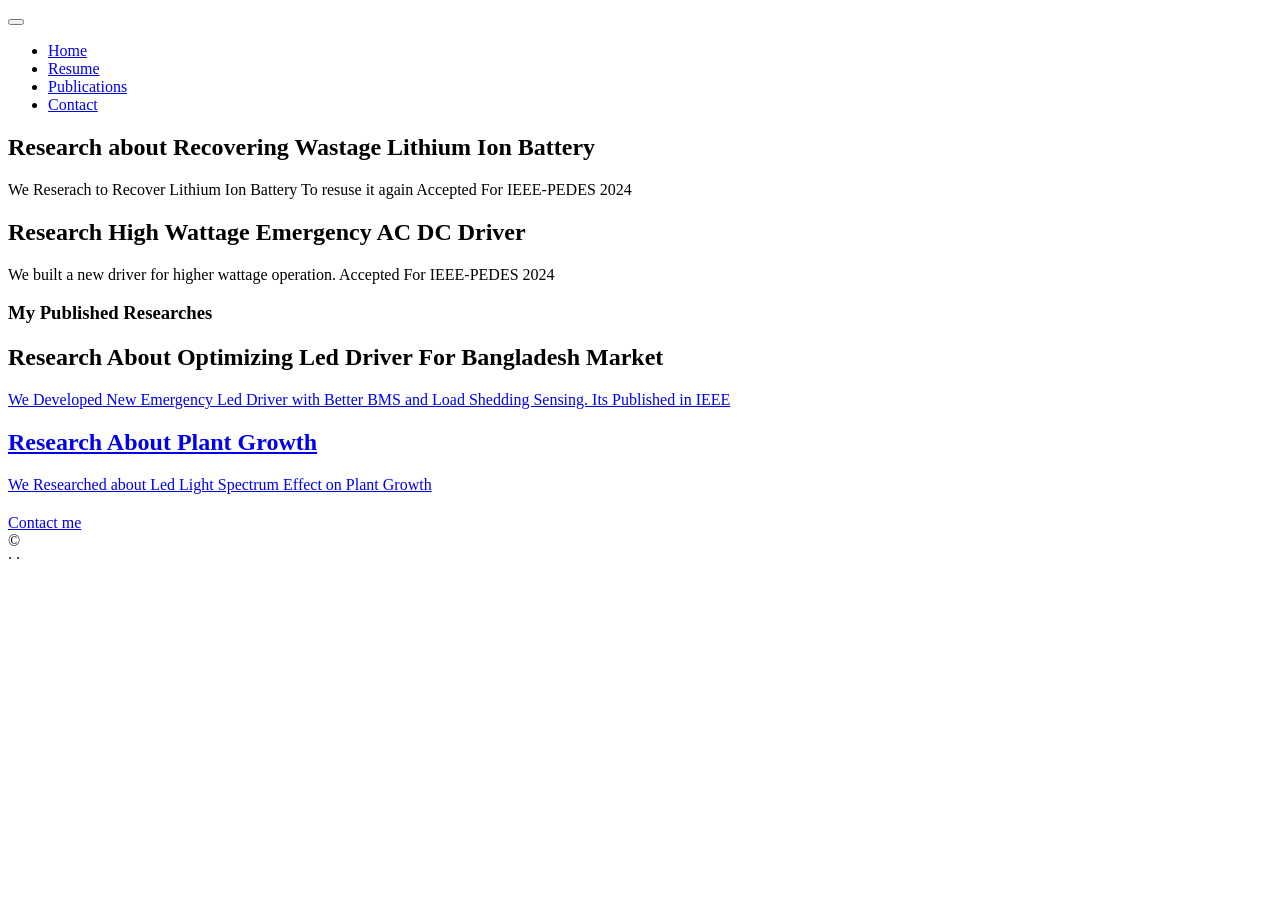
==== Publications.html @ 4ba63229 "first comment" ====
<!DOCTYPE html>
<html lang="en">
    <head>
        <meta charset="utf-8" />
        <meta name="viewport" content="width=device-width, initial-scale=1, shrink-to-fit=no" />
        <meta name="description" content="" />
        <meta name="author" content="" />
        <title>Modern Business - Start Bootstrap Template</title>
        <!-- Favicon-->
        <link rel="icon" type="image/x-icon" href="assets/favicon.ico" />
        <!-- Custom Google font-->
        <link rel="preconnect" href="https://fonts.googleapis.com" />
        <link rel="preconnect" href="https://fonts.gstatic.com" crossorigin />
        <link href="https://fonts.googleapis.com/css2?family=Plus+Jakarta+Sans:wght@100;200;300;400;500;600;700;800;900&amp;display=swap" rel="stylesheet" />
        <!-- Bootstrap icons-->
        <link href="https://cdn.jsdelivr.net/npm/bootstrap-icons@1.8.1/font/bootstrap-icons.css" rel="stylesheet" />
        <!-- Core theme CSS (includes Bootstrap)-->
        <link href="css/styles.css" rel="stylesheet" />
    </head>
    <body class="d-flex flex-column h-100 bg-light">
        <main class="flex-shrink-0">
            <!-- Navigation-->
            <nav class="navbar navbar-expand-lg navbar-light bg-white py-3">
                <div class="container px-5">
                    <a class="navbar-brand" href="index.html"><span class="fw-bolder text-primary"></span></a>
                    <button class="navbar-toggler" type="button" data-bs-toggle="collapse" data-bs-target="#navbarSupportedContent" aria-controls="navbarSupportedContent" aria-expanded="false" aria-label="Toggle navigation"><span class="navbar-toggler-icon"></span></button>
                    <div class="collapse navbar-collapse" id="navbarSupportedContent">
                        <ul class="navbar-nav ms-auto mb-2 mb-lg-0 small fw-bolder">
                            <li class="nav-item"><a class="nav-link" href="index.html">Home</a></li>
                            <li class="nav-item"><a class="nav-link" href="resume.html">Resume</a></li>
                            <li class="nav-item"><a class="nav-link" href="Publications.html">Publications</a></li>
                            <li class="nav-item"><a class="nav-link" href="contact.html">Contact</a></li>
                        </ul>
                    </div>
                </div>
            </nav>
            <!-- Projects Section-->
            
                 <section class="py-5">
                <div class="container px-5 mb-4">
                    <div class="text-center mb-5">
                        
                    </div>
                    <div class="row gx-5 justify-content-center">
                        <div class="col-lg-11 col-xl-9 col-xxl-8">
                            <!-- Project Card 1-->
                            <div class="card overflow-hidden shadow rounded-4 border-0 mb-5">
                                <div class="card-body p-0">
                                    <div class="d-flex align-items-center">
                                        <div class="p-5">
                                            <h2 class="fw-bolder">Research about Recovering Wastage Lithium Ion Battery</h2>
                                           
                                            <p> We Reserach to Recover Lithium Ion Battery To resuse it again Accepted For IEEE-PEDES 2024 </p>
                                        </div>
                                        
                                    </div>
                                </div>
                            </div>
                            <!-- Project Card 2-->
                            <div class="card overflow-hidden shadow rounded-4 border-0">
                                <div class="card-body p-0">
                                    <div class="d-flex align-items-center">
                                        <div class="p-5">
                                            <h2 class="fw-bolder">Research High Wattage Emergency AC DC Driver</h2>
                                        
                                            <p> We built a new driver for higher wattage operation. Accepted For IEEE-PEDES 2024</p>
                                        </div>
                                        
                                        
                                    </div>
                                </div>
                            </div>
                        </div>
                    </div>
                </div>
            
            
            <section class="py-5">
                <div class="container px-5 mb-5">
                    <div class="text-center mb-5">
                        <h1 class="display-5 fw-bolder mb-0"><span class="text-gradient d-inline">My Published Researches</span></h1>
                    </div>
                    <div class="row gx-5 justify-content-center">
                        <div class="col-lg-11 col-xl-9 col-xxl-8">
                            <!-- Project Card 1-->
                            <div class="card overflow-hidden shadow rounded-4 border-0 mb-5">
                                <div class="card-body p-0">
                                    <div class="d-flex align-items-center">
                                        <div class="p-5">
                                            <h2 class="fw-bolder">Research About Optimizing Led Driver For Bangladesh Market</h2>
                                            <a href = "https://ieeexplore.ieee.org/document/10428881"  a> 
                                            <p>We Developed New Emergency Led Driver with Better BMS and Load Shedding Sensing. Its Published in IEEE </p>
                                        </div>
                                        
                                    </div>
                                </div>
                            </div>
                            <!-- Project Card 2-->
                            <div class="card overflow-hidden shadow rounded-4 border-0">
                                <div class="card-body p-0">
                                    <div class="d-flex align-items-center">
                                        <div class="p-5">
                                            <h2 class="fw-bolder">Research About Plant Growth</h2>
                                             <a href = "https://worldresearchlibrary.org/proceeding.php?pid=6231"  a> 
                                            <p> We Researched about Led Light Spectrum Effect on Plant Growth</p>
                                        </div>
                                        
                                        
                                    </div>
                                </div>
                            </div>
                        </div>
                    </div>
                </div>
            </section>
                    
                    
                    
                     
            
            <!-- Call to action section-->
            <section class="py-5 bg-gradient-primary-to-secondary text-white">
                <div class="container px-5 my-5">
                    <div class="text-center">
                        <h2 class="display-4 fw-bolder mb-4"></h2>
                        <a class="btn btn-outline-light btn-lg px-5 py-3 fs-6 fw-bolder" href="contact.html">Contact me</a>
                    </div>
                </div>
            </section>
        </main>
        <!-- Footer-->
        <footer class="bg-white py-4 mt-auto">
            <div class="container px-5">
                <div class="row align-items-center justify-content-between flex-column flex-sm-row">
                    <div class="col-auto"><div class="small m-0"> &copy; </div></div>
                    <div class="col-auto">
                        <a class="small" href="#!"></a>
                        <span class="mx-1">&middot;</span>
                        <a class="small" href="#!"></a>
                        <span class="mx-1">&middot;</span>
                        <a class="small" href="#!"></a>
                    </div>
                </div>
            </div>
        </footer>
        <!-- Bootstrap core JS-->
        <script src="https://cdn.jsdelivr.net/npm/bootstrap@5.2.3/dist/js/bootstrap.bundle.min.js"></script>
        <!-- Core theme JS-->
        <script src="js/scripts.js"></script>
    </body>
</html>
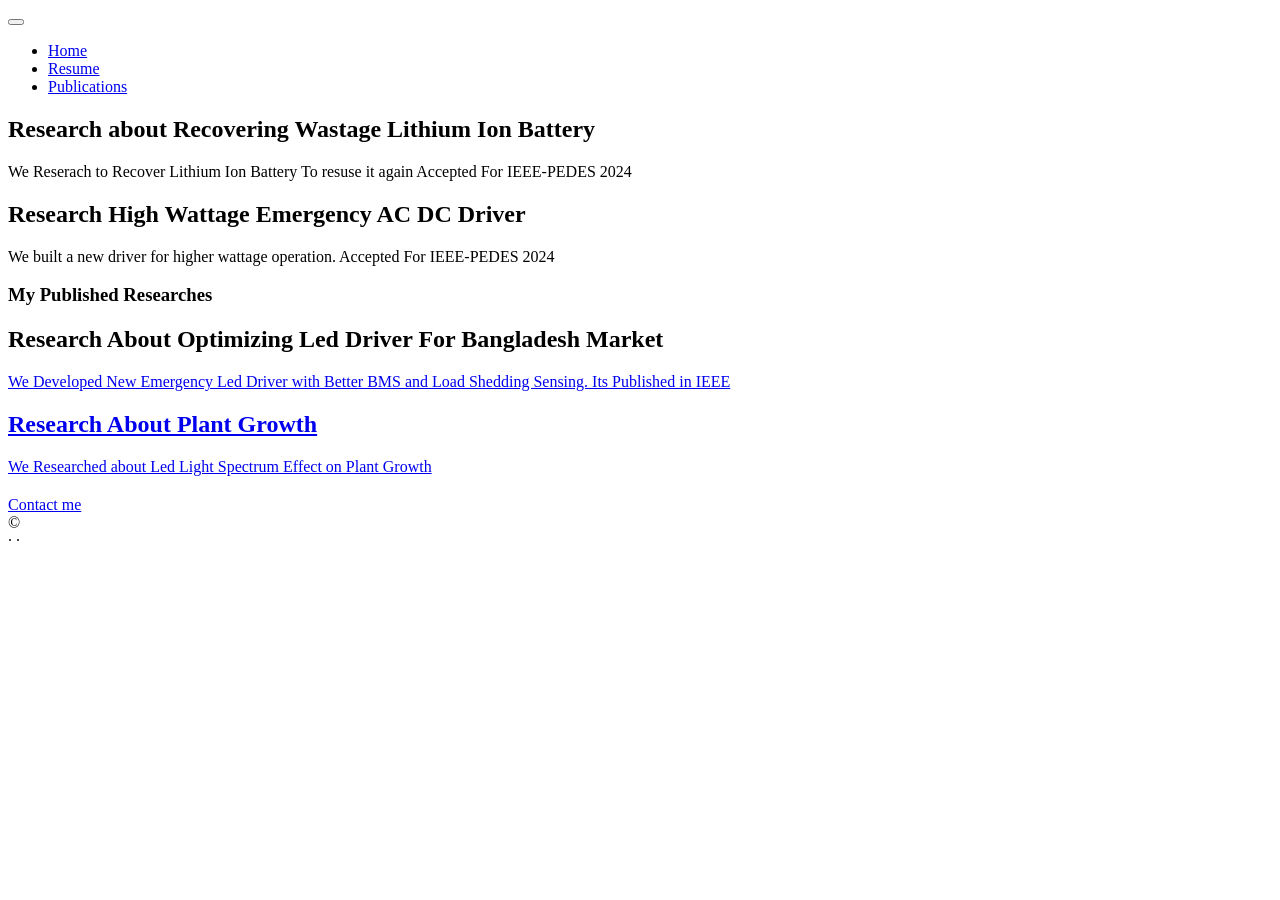
==== commit f1f10c1a: "Update Publications.html" ====
--- a/Publications.html
+++ b/Publications.html
@@ -29,7 +29,7 @@
                             <li class="nav-item"><a class="nav-link" href="index.html">Home</a></li>
                             <li class="nav-item"><a class="nav-link" href="resume.html">Resume</a></li>
                             <li class="nav-item"><a class="nav-link" href="Publications.html">Publications</a></li>
-                            <li class="nav-item"><a class="nav-link" href="contact.html">Contact</a></li>
+                            
                         </ul>
                     </div>
                 </div>
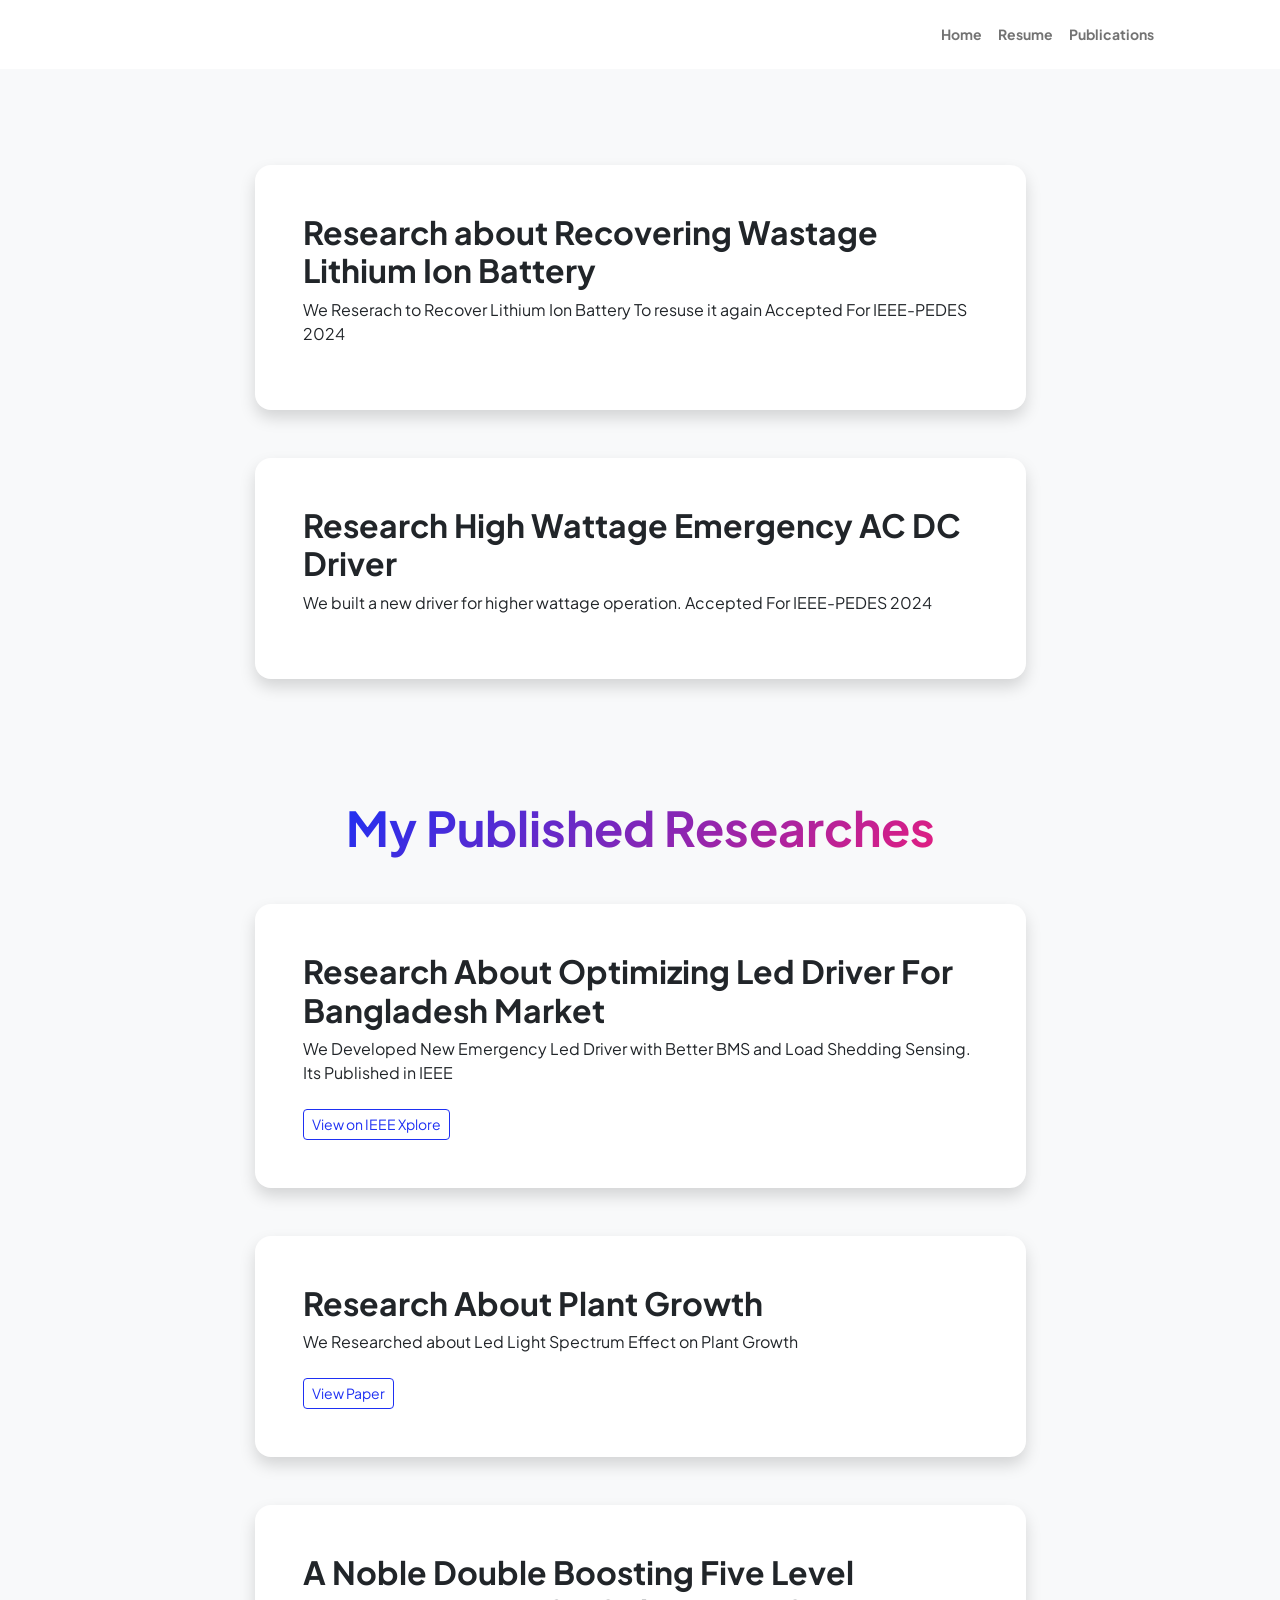
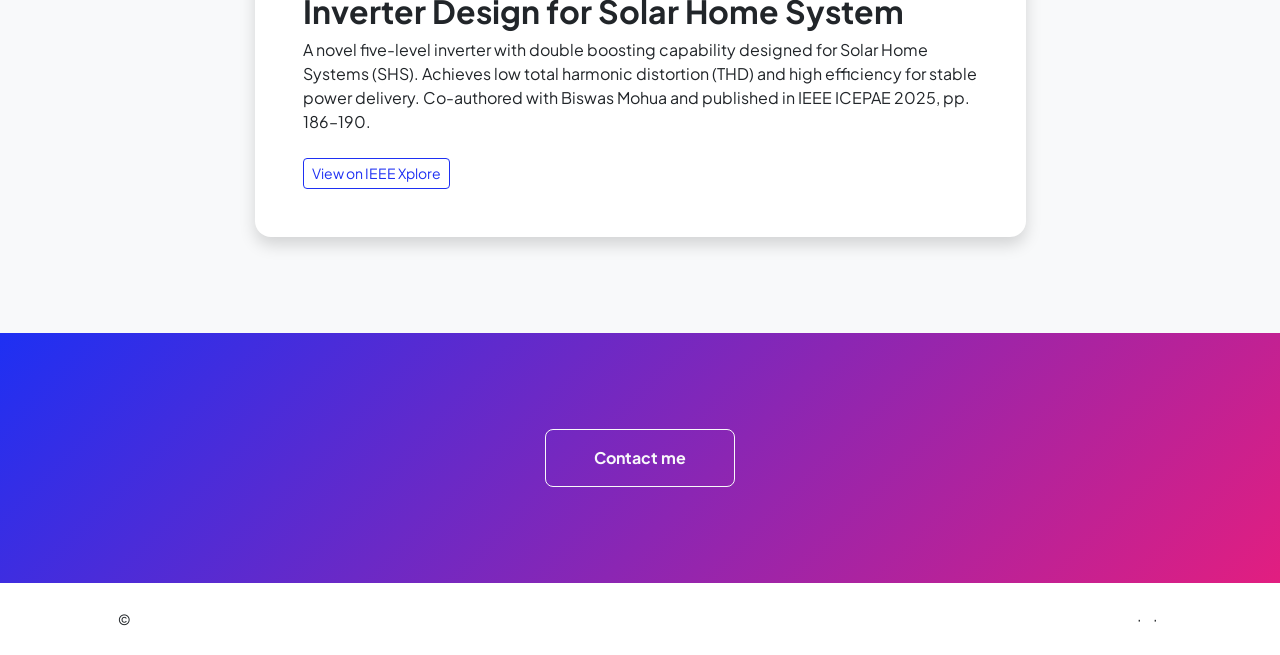
==== commit 8cfe9243: "Add ICEPAE 2025 paper, reduce profile image, highlight projects section Co-authored-by: TanmoyAchary" ====
--- a/Publications.html
+++ b/Publications.html
@@ -73,7 +73,7 @@
                         </div>
                     </div>
                 </div>
-            
+            </section>
             
             <section class="py-5">
                 <div class="container px-5 mb-5">
@@ -88,24 +88,33 @@
                                     <div class="d-flex align-items-center">
                                         <div class="p-5">
                                             <h2 class="fw-bolder">Research About Optimizing Led Driver For Bangladesh Market</h2>
-                                            <a href = "https://ieeexplore.ieee.org/document/10428881"  a> 
                                             <p>We Developed New Emergency Led Driver with Better BMS and Load Shedding Sensing. Its Published in IEEE </p>
+                                            <a class="btn btn-outline-primary btn-sm mt-2" href="https://ieeexplore.ieee.org/document/10428881" target="_blank" rel="noopener noreferrer">View on IEEE Xplore</a>
                                         </div>
-                                        
                                     </div>
                                 </div>
                             </div>
                             <!-- Project Card 2-->
+                            <div class="card overflow-hidden shadow rounded-4 border-0 mb-5">
+                                <div class="card-body p-0">
+                                    <div class="d-flex align-items-center">
+                                        <div class="p-5">
+                                            <h2 class="fw-bolder">Research About Plant Growth</h2>
+                                            <p>We Researched about Led Light Spectrum Effect on Plant Growth</p>
+                                            <a class="btn btn-outline-primary btn-sm mt-2" href="https://worldresearchlibrary.org/proceeding.php?pid=6231" target="_blank" rel="noopener noreferrer">View Paper</a>
+                                        </div>
+                                    </div>
+                                </div>
+                            </div>
+                            <!-- Project Card 3-->
                             <div class="card overflow-hidden shadow rounded-4 border-0">
                                 <div class="card-body p-0">
                                     <div class="d-flex align-items-center">
                                         <div class="p-5">
-                                            <h2 class="fw-bolder">Research About Plant Growth</h2>
-                                             <a href = "https://worldresearchlibrary.org/proceeding.php?pid=6231"  a> 
-                                            <p> We Researched about Led Light Spectrum Effect on Plant Growth</p>
+                                            <h2 class="fw-bolder">A Noble Double Boosting Five Level Inverter Design for Solar Home System</h2>
+                                            <p>A novel five-level inverter with double boosting capability designed for Solar Home Systems (SHS). Achieves low total harmonic distortion (THD) and high efficiency for stable power delivery. Co-authored with Biswas Mohua and published in IEEE ICEPAE 2025, pp. 186–190.</p>
+                                            <a class="btn btn-outline-primary btn-sm mt-2" href="https://ieeexplore.ieee.org/document/11275731" target="_blank" rel="noopener noreferrer">View on IEEE Xplore</a>
                                         </div>
-                                        
-                                        
                                     </div>
                                 </div>
                             </div>
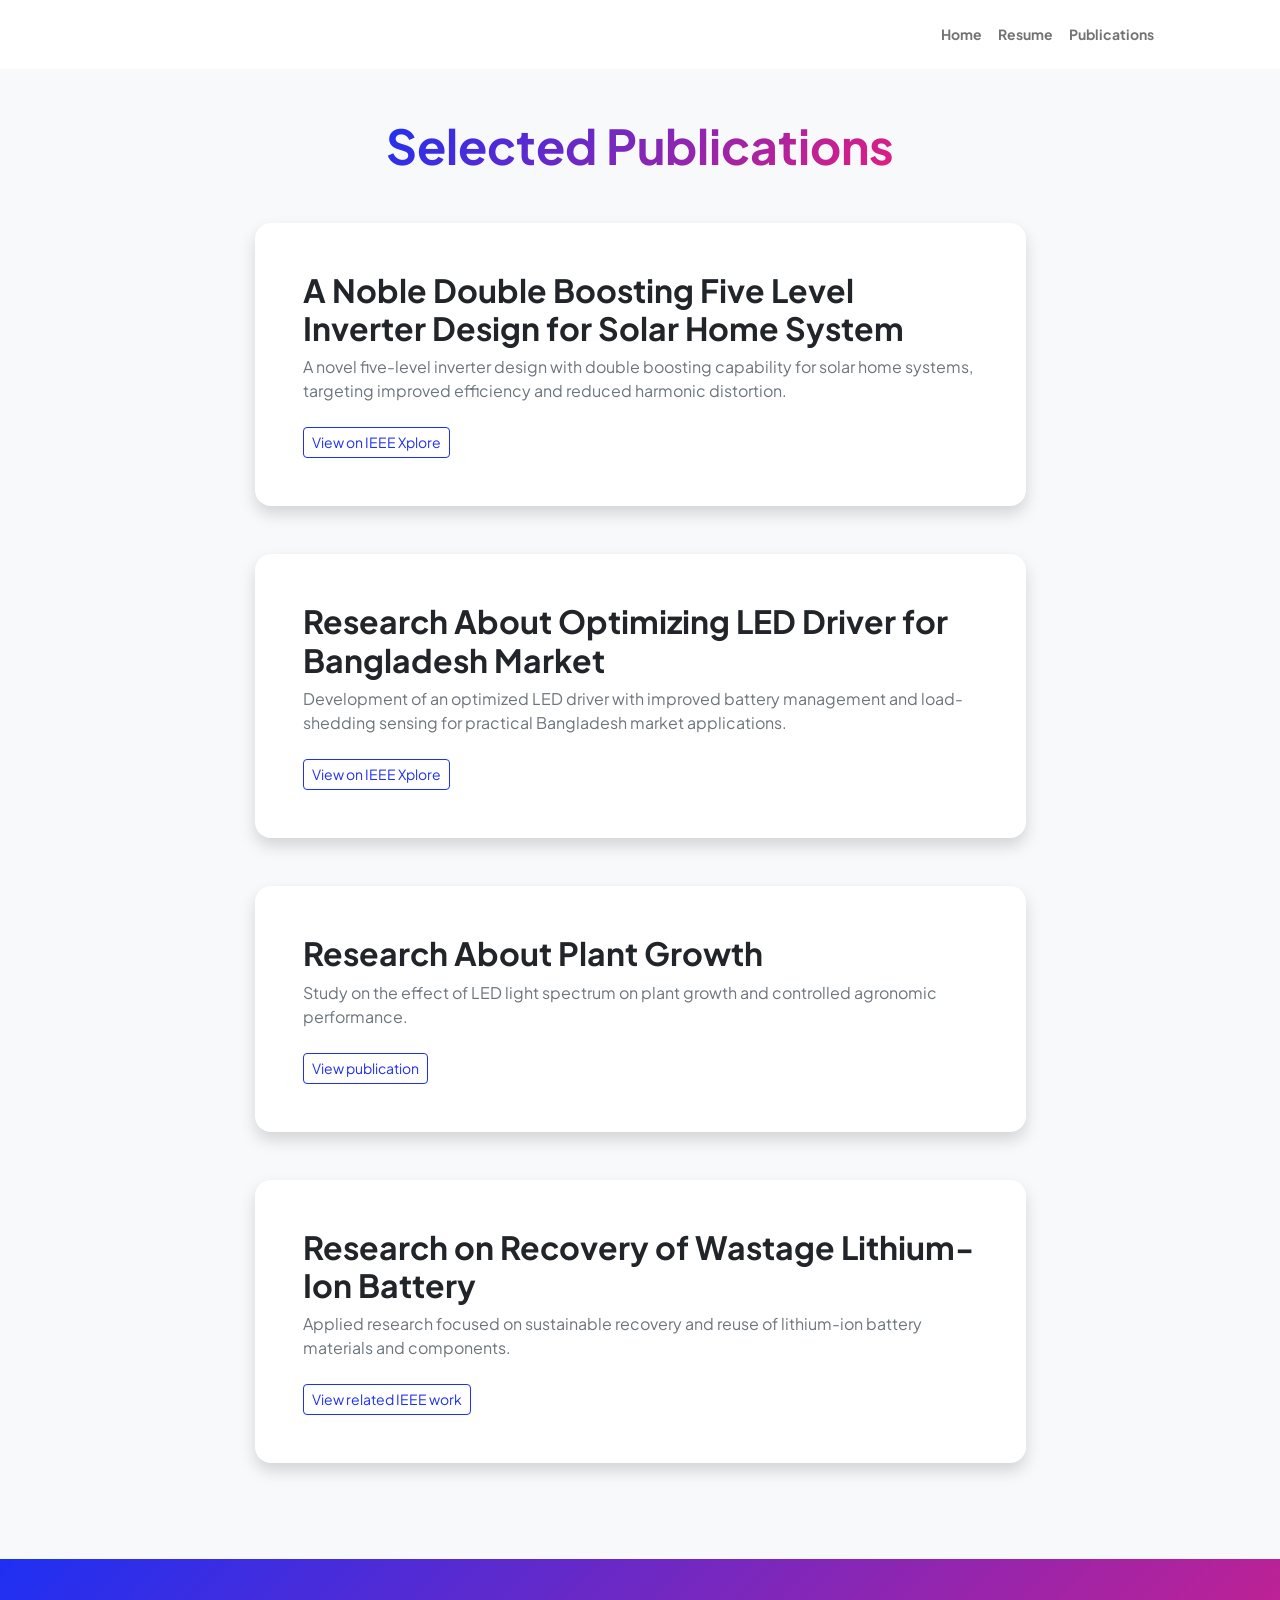
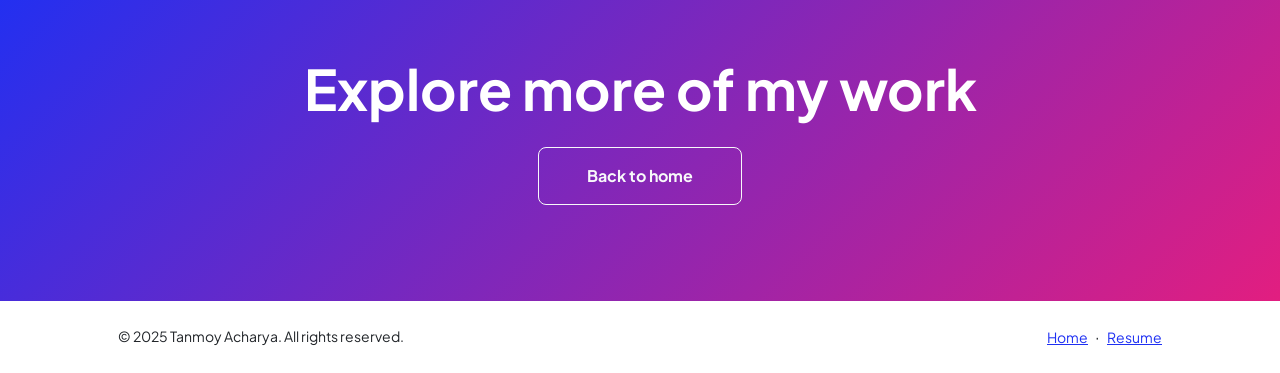
==== commit b05e846a: "Refresh the resume and publications pages to match the latest CV content while keeping contact detai" ====
--- a/Publications.html
+++ b/Publications.html
@@ -3,23 +3,18 @@
     <head>
         <meta charset="utf-8" />
         <meta name="viewport" content="width=device-width, initial-scale=1, shrink-to-fit=no" />
-        <meta name="description" content="" />
-        <meta name="author" content="" />
-        <title>Modern Business - Start Bootstrap Template</title>
-        <!-- Favicon-->
+        <meta name="description" content="Publications by Tanmoy Acharya — selected research and conference papers in power electronics, battery systems, and sustainable engineering." />
+        <meta name="author" content="Tanmoy Acharya" />
+        <title>Publications | Tanmoy Acharya</title>
         <link rel="icon" type="image/x-icon" href="assets/favicon.ico" />
-        <!-- Custom Google font-->
         <link rel="preconnect" href="https://fonts.googleapis.com" />
         <link rel="preconnect" href="https://fonts.gstatic.com" crossorigin />
-        <link href="https://fonts.googleapis.com/css2?family=Plus+Jakarta+Sans:wght@100;200;300;400;500;600;700;800;900&amp;display=swap" rel="stylesheet" />
-        <!-- Bootstrap icons-->
+        <link href="https://fonts.googleapis.com/css2?family=Plus+Jakarta+Sans:wght@100;200;300;400;500;600;700;800;900&display=swap" rel="stylesheet" />
         <link href="https://cdn.jsdelivr.net/npm/bootstrap-icons@1.8.1/font/bootstrap-icons.css" rel="stylesheet" />
-        <!-- Core theme CSS (includes Bootstrap)-->
         <link href="css/styles.css" rel="stylesheet" />
     </head>
     <body class="d-flex flex-column h-100 bg-light">
         <main class="flex-shrink-0">
-            <!-- Navigation-->
             <nav class="navbar navbar-expand-lg navbar-light bg-white py-3">
                 <div class="container px-5">
                     <a class="navbar-brand" href="index.html"><span class="fw-bolder text-primary"></span></a>
@@ -29,91 +24,62 @@
                             <li class="nav-item"><a class="nav-link" href="index.html">Home</a></li>
                             <li class="nav-item"><a class="nav-link" href="resume.html">Resume</a></li>
                             <li class="nav-item"><a class="nav-link" href="Publications.html">Publications</a></li>
-                            
                         </ul>
                     </div>
                 </div>
             </nav>
-            <!-- Projects Section-->
-            
-                 <section class="py-5">
-                <div class="container px-5 mb-4">
+
+            <section class="py-5">
+                <div class="container px-5 mb-5">
                     <div class="text-center mb-5">
-                        
+                        <h1 class="display-5 fw-bolder mb-0"><span class="text-gradient d-inline">Selected Publications</span></h1>
                     </div>
+
                     <div class="row gx-5 justify-content-center">
                         <div class="col-lg-11 col-xl-9 col-xxl-8">
-                            <!-- Project Card 1-->
                             <div class="card overflow-hidden shadow rounded-4 border-0 mb-5">
                                 <div class="card-body p-0">
                                     <div class="d-flex align-items-center">
                                         <div class="p-5">
-                                            <h2 class="fw-bolder">Research about Recovering Wastage Lithium Ion Battery</h2>
-                                           
-                                            <p> We Reserach to Recover Lithium Ion Battery To resuse it again Accepted For IEEE-PEDES 2024 </p>
+                                            <h2 class="fw-bolder">A Noble Double Boosting Five Level Inverter Design for Solar Home System</h2>
+                                            <p class="text-muted mb-3">A novel five-level inverter design with double boosting capability for solar home systems, targeting improved efficiency and reduced harmonic distortion.</p>
+                                            <a class="btn btn-outline-primary btn-sm mt-2" href="https://ieeexplore.ieee.org/document/11275731" target="_blank" rel="noopener noreferrer">View on IEEE Xplore</a>
                                         </div>
-                                        
                                     </div>
                                 </div>
                             </div>
-                            <!-- Project Card 2-->
-                            <div class="card overflow-hidden shadow rounded-4 border-0">
-                                <div class="card-body p-0">
-                                    <div class="d-flex align-items-center">
-                                        <div class="p-5">
-                                            <h2 class="fw-bolder">Research High Wattage Emergency AC DC Driver</h2>
-                                        
-                                            <p> We built a new driver for higher wattage operation. Accepted For IEEE-PEDES 2024</p>
-                                        </div>
-                                        
-                                        
-                                    </div>
-                                </div>
-                            </div>
-                        </div>
-                    </div>
-                </div>
-            </section>
-            
-            <section class="py-5">
-                <div class="container px-5 mb-5">
-                    <div class="text-center mb-5">
-                        <h1 class="display-5 fw-bolder mb-0"><span class="text-gradient d-inline">My Published Researches</span></h1>
-                    </div>
-                    <div class="row gx-5 justify-content-center">
-                        <div class="col-lg-11 col-xl-9 col-xxl-8">
-                            <!-- Project Card 1-->
+
                             <div class="card overflow-hidden shadow rounded-4 border-0 mb-5">
                                 <div class="card-body p-0">
                                     <div class="d-flex align-items-center">
                                         <div class="p-5">
-                                            <h2 class="fw-bolder">Research About Optimizing Led Driver For Bangladesh Market</h2>
-                                            <p>We Developed New Emergency Led Driver with Better BMS and Load Shedding Sensing. Its Published in IEEE </p>
+                                            <h2 class="fw-bolder">Research About Optimizing LED Driver for Bangladesh Market</h2>
+                                            <p class="text-muted mb-3">Development of an optimized LED driver with improved battery management and load-shedding sensing for practical Bangladesh market applications.</p>
                                             <a class="btn btn-outline-primary btn-sm mt-2" href="https://ieeexplore.ieee.org/document/10428881" target="_blank" rel="noopener noreferrer">View on IEEE Xplore</a>
                                         </div>
                                     </div>
                                 </div>
                             </div>
-                            <!-- Project Card 2-->
+
                             <div class="card overflow-hidden shadow rounded-4 border-0 mb-5">
                                 <div class="card-body p-0">
                                     <div class="d-flex align-items-center">
                                         <div class="p-5">
                                             <h2 class="fw-bolder">Research About Plant Growth</h2>
-                                            <p>We Researched about Led Light Spectrum Effect on Plant Growth</p>
-                                            <a class="btn btn-outline-primary btn-sm mt-2" href="https://worldresearchlibrary.org/proceeding.php?pid=6231" target="_blank" rel="noopener noreferrer">View Paper</a>
+                                            <p class="text-muted mb-3">Study on the effect of LED light spectrum on plant growth and controlled agronomic performance.</p>
+                                            <a class="btn btn-outline-primary btn-sm mt-2" href="https://worldresearchlibrary.org/proceeding/6231" target="_blank" rel="noopener noreferrer">View publication</a>
                                         </div>
                                     </div>
                                 </div>
                             </div>
-                            <!-- Project Card 3-->
+
                             <div class="card overflow-hidden shadow rounded-4 border-0">
                                 <div class="card-body p-0">
                                     <div class="d-flex align-items-center">
                                         <div class="p-5">
-                                            <h2 class="fw-bolder">A Noble Double Boosting Five Level Inverter Design for Solar Home System</h2>
-                                            <p>A novel five-level inverter with double boosting capability designed for Solar Home Systems (SHS). Achieves low total harmonic distortion (THD) and high efficiency for stable power delivery. Co-authored with Biswas Mohua and published in IEEE ICEPAE 2025, pp. 186–190.</p>
-                                            <a class="btn btn-outline-primary btn-sm mt-2" href="https://ieeexplore.ieee.org/document/11275731" target="_blank" rel="noopener noreferrer">View on IEEE Xplore</a>
+                                            <h2 class="fw-bolder">Research on Recovery of Wastage Lithium-Ion Battery</h2>
+                                            <p class="text-muted mb-3">Applied research focused on sustainable recovery and reuse of lithium-ion battery materials and components.</p>
+                                            <a class="btn btn-outline-primary btn-sm mt-2" href="https://ieeexplore.ieee.org/document/10961624" target="_blank" rel="noopener noreferrer">View related IEEE work</a>
                                         </div>
                                     </div>
                                 </div>
@@ -122,39 +88,31 @@
                     </div>
                 </div>
             </section>
-                    
-                    
-                    
-                     
-            
-            <!-- Call to action section-->
+
             <section class="py-5 bg-gradient-primary-to-secondary text-white">
                 <div class="container px-5 my-5">
                     <div class="text-center">
-                        <h2 class="display-4 fw-bolder mb-4"></h2>
-                        <a class="btn btn-outline-light btn-lg px-5 py-3 fs-6 fw-bolder" href="contact.html">Contact me</a>
+                        <h2 class="display-4 fw-bolder mb-4">Explore more of my work</h2>
+                        <a class="btn btn-outline-light btn-lg px-5 py-3 fs-6 fw-bolder" href="index.html">Back to home</a>
                     </div>
                 </div>
             </section>
         </main>
-        <!-- Footer-->
+
         <footer class="bg-white py-4 mt-auto">
             <div class="container px-5">
                 <div class="row align-items-center justify-content-between flex-column flex-sm-row">
-                    <div class="col-auto"><div class="small m-0"> &copy; </div></div>
+                    <div class="col-auto"><div class="small m-0">&copy; 2025 Tanmoy Acharya. All rights reserved.</div></div>
                     <div class="col-auto">
-                        <a class="small" href="#!"></a>
+                        <a class="small" href="index.html">Home</a>
                         <span class="mx-1">&middot;</span>
-                        <a class="small" href="#!"></a>
-                        <span class="mx-1">&middot;</span>
-                        <a class="small" href="#!"></a>
+                        <a class="small" href="resume.html">Resume</a>
                     </div>
                 </div>
             </div>
         </footer>
-        <!-- Bootstrap core JS-->
+
         <script src="https://cdn.jsdelivr.net/npm/bootstrap@5.2.3/dist/js/bootstrap.bundle.min.js"></script>
-        <!-- Core theme JS-->
         <script src="js/scripts.js"></script>
     </body>
 </html>
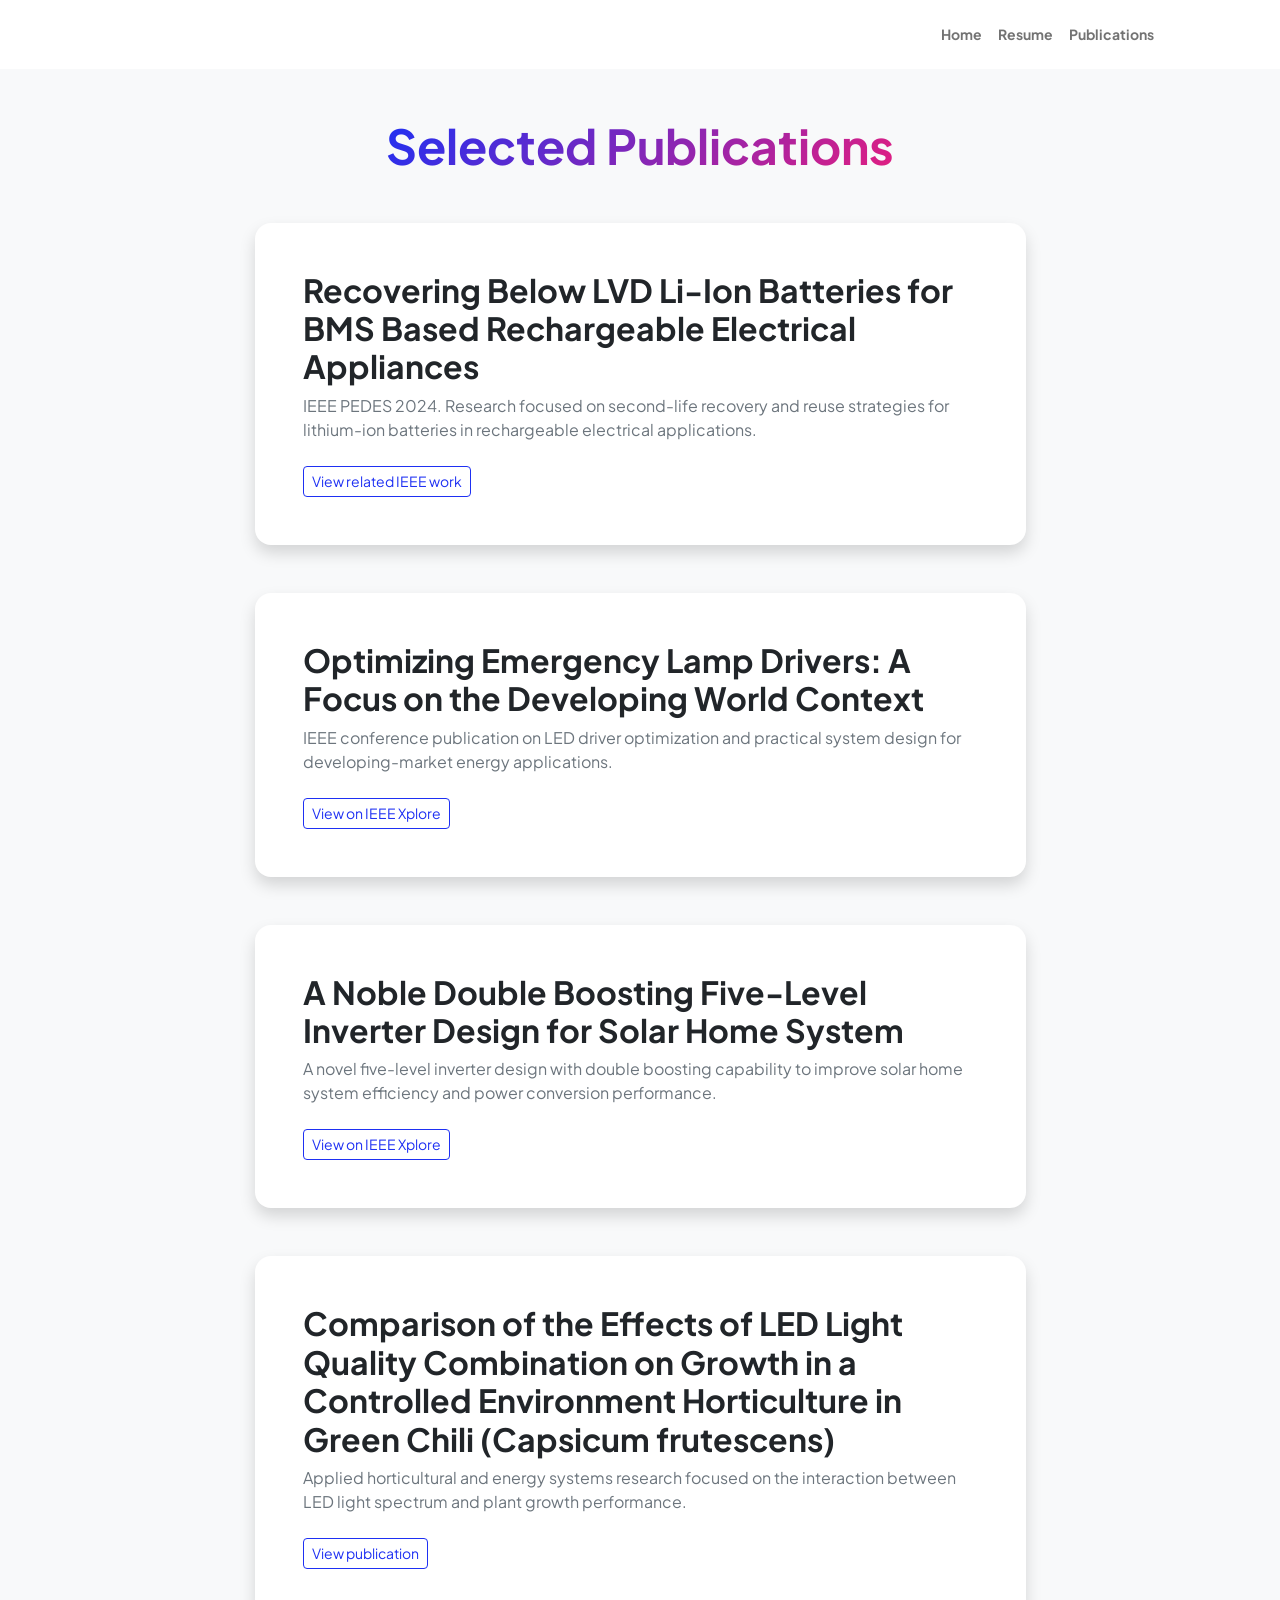
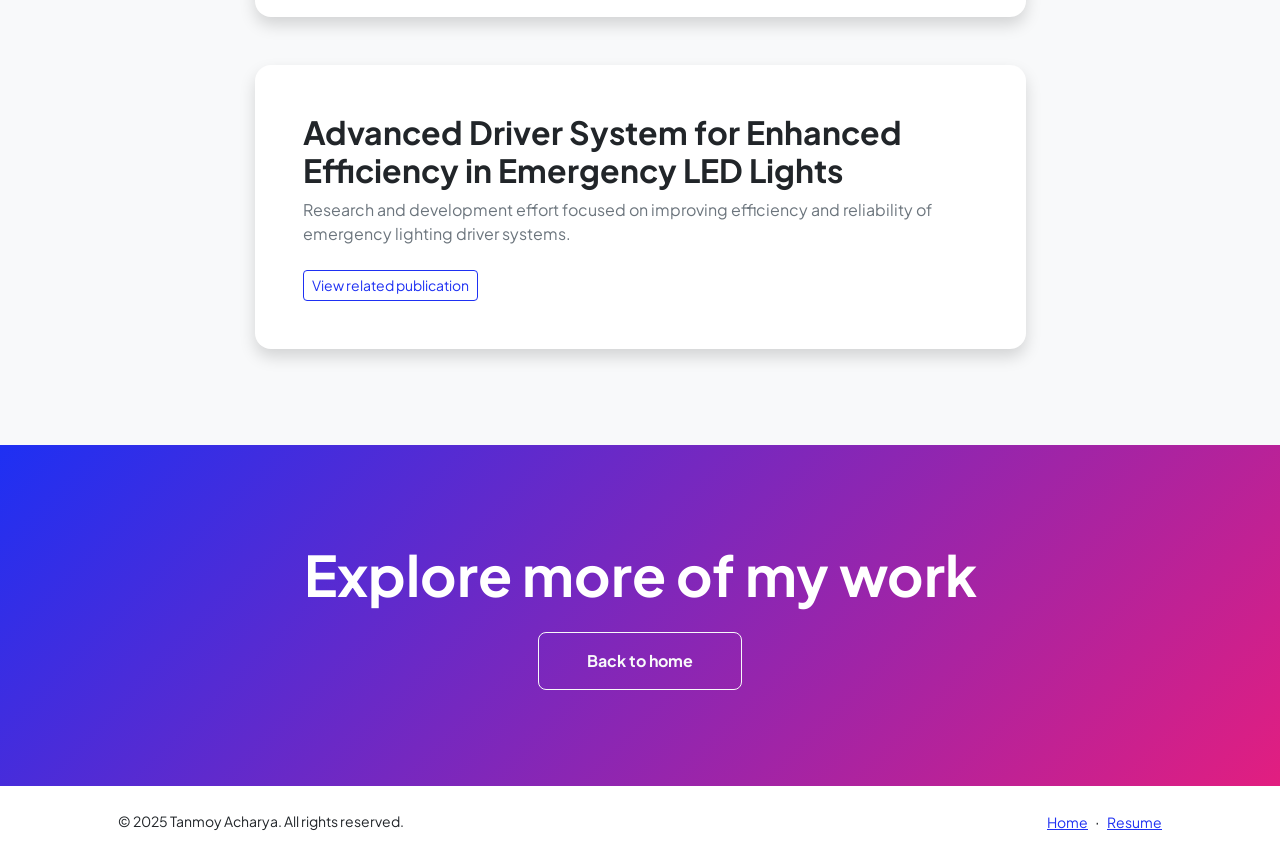
==== commit 1d7e7eee: "Align the public site with the latest CV: LUT University employment, MSc study, and updated professi" ====
--- a/Publications.html
+++ b/Publications.html
@@ -3,7 +3,7 @@
     <head>
         <meta charset="utf-8" />
         <meta name="viewport" content="width=device-width, initial-scale=1, shrink-to-fit=no" />
-        <meta name="description" content="Publications by Tanmoy Acharya — selected research and conference papers in power electronics, battery systems, and sustainable engineering." />
+        <meta name="description" content="Selected research publications by Tanmoy Acharya in battery systems, power electronics, and sustainable engineering." />
         <meta name="author" content="Tanmoy Acharya" />
         <title>Publications | Tanmoy Acharya</title>
         <link rel="icon" type="image/x-icon" href="assets/favicon.ico" />
@@ -41,8 +41,32 @@
                                 <div class="card-body p-0">
                                     <div class="d-flex align-items-center">
                                         <div class="p-5">
-                                            <h2 class="fw-bolder">A Noble Double Boosting Five Level Inverter Design for Solar Home System</h2>
-                                            <p class="text-muted mb-3">A novel five-level inverter design with double boosting capability for solar home systems, targeting improved efficiency and reduced harmonic distortion.</p>
+                                            <h2 class="fw-bolder">Recovering Below LVD Li-Ion Batteries for BMS Based Rechargeable Electrical Appliances</h2>
+                                            <p class="text-muted mb-3">IEEE PEDES 2024. Research focused on second-life recovery and reuse strategies for lithium-ion batteries in rechargeable electrical applications.</p>
+                                            <a class="btn btn-outline-primary btn-sm mt-2" href="https://ieeexplore.ieee.org/document/10961624" target="_blank" rel="noopener noreferrer">View related IEEE work</a>
+                                        </div>
+                                    </div>
+                                </div>
+                            </div>
+
+                            <div class="card overflow-hidden shadow rounded-4 border-0 mb-5">
+                                <div class="card-body p-0">
+                                    <div class="d-flex align-items-center">
+                                        <div class="p-5">
+                                            <h2 class="fw-bolder">Optimizing Emergency Lamp Drivers: A Focus on the Developing World Context</h2>
+                                            <p class="text-muted mb-3">IEEE conference publication on LED driver optimization and practical system design for developing-market energy applications.</p>
+                                            <a class="btn btn-outline-primary btn-sm mt-2" href="https://ieeexplore.ieee.org/document/10428881" target="_blank" rel="noopener noreferrer">View on IEEE Xplore</a>
+                                        </div>
+                                    </div>
+                                </div>
+                            </div>
+
+                            <div class="card overflow-hidden shadow rounded-4 border-0 mb-5">
+                                <div class="card-body p-0">
+                                    <div class="d-flex align-items-center">
+                                        <div class="p-5">
+                                            <h2 class="fw-bolder">A Noble Double Boosting Five-Level Inverter Design for Solar Home System</h2>
+                                            <p class="text-muted mb-3">A novel five-level inverter design with double boosting capability to improve solar home system efficiency and power conversion performance.</p>
                                             <a class="btn btn-outline-primary btn-sm mt-2" href="https://ieeexplore.ieee.org/document/11275731" target="_blank" rel="noopener noreferrer">View on IEEE Xplore</a>
                                         </div>
                                     </div>
@@ -53,20 +77,8 @@
                                 <div class="card-body p-0">
                                     <div class="d-flex align-items-center">
                                         <div class="p-5">
-                                            <h2 class="fw-bolder">Research About Optimizing LED Driver for Bangladesh Market</h2>
-                                            <p class="text-muted mb-3">Development of an optimized LED driver with improved battery management and load-shedding sensing for practical Bangladesh market applications.</p>
-                                            <a class="btn btn-outline-primary btn-sm mt-2" href="https://ieeexplore.ieee.org/document/10428881" target="_blank" rel="noopener noreferrer">View on IEEE Xplore</a>
-                                        </div>
-                                    </div>
-                                </div>
-                            </div>
-
-                            <div class="card overflow-hidden shadow rounded-4 border-0 mb-5">
-                                <div class="card-body p-0">
-                                    <div class="d-flex align-items-center">
-                                        <div class="p-5">
-                                            <h2 class="fw-bolder">Research About Plant Growth</h2>
-                                            <p class="text-muted mb-3">Study on the effect of LED light spectrum on plant growth and controlled agronomic performance.</p>
+                                            <h2 class="fw-bolder">Comparison of the Effects of LED Light Quality Combination on Growth in a Controlled Environment Horticulture in Green Chili (Capsicum frutescens)</h2>
+                                            <p class="text-muted mb-3">Applied horticultural and energy systems research focused on the interaction between LED light spectrum and plant growth performance.</p>
                                             <a class="btn btn-outline-primary btn-sm mt-2" href="https://worldresearchlibrary.org/proceeding/6231" target="_blank" rel="noopener noreferrer">View publication</a>
                                         </div>
                                     </div>
@@ -77,9 +89,9 @@
                                 <div class="card-body p-0">
                                     <div class="d-flex align-items-center">
                                         <div class="p-5">
-                                            <h2 class="fw-bolder">Research on Recovery of Wastage Lithium-Ion Battery</h2>
-                                            <p class="text-muted mb-3">Applied research focused on sustainable recovery and reuse of lithium-ion battery materials and components.</p>
-                                            <a class="btn btn-outline-primary btn-sm mt-2" href="https://ieeexplore.ieee.org/document/10961624" target="_blank" rel="noopener noreferrer">View related IEEE work</a>
+                                            <h2 class="fw-bolder">Advanced Driver System for Enhanced Efficiency in Emergency LED Lights</h2>
+                                            <p class="text-muted mb-3">Research and development effort focused on improving efficiency and reliability of emergency lighting driver systems.</p>
+                                            <a class="btn btn-outline-primary btn-sm mt-2" href="https://ieeexplore.ieee.org/document/10428881" target="_blank" rel="noopener noreferrer">View related publication</a>
                                         </div>
                                     </div>
                                 </div>
